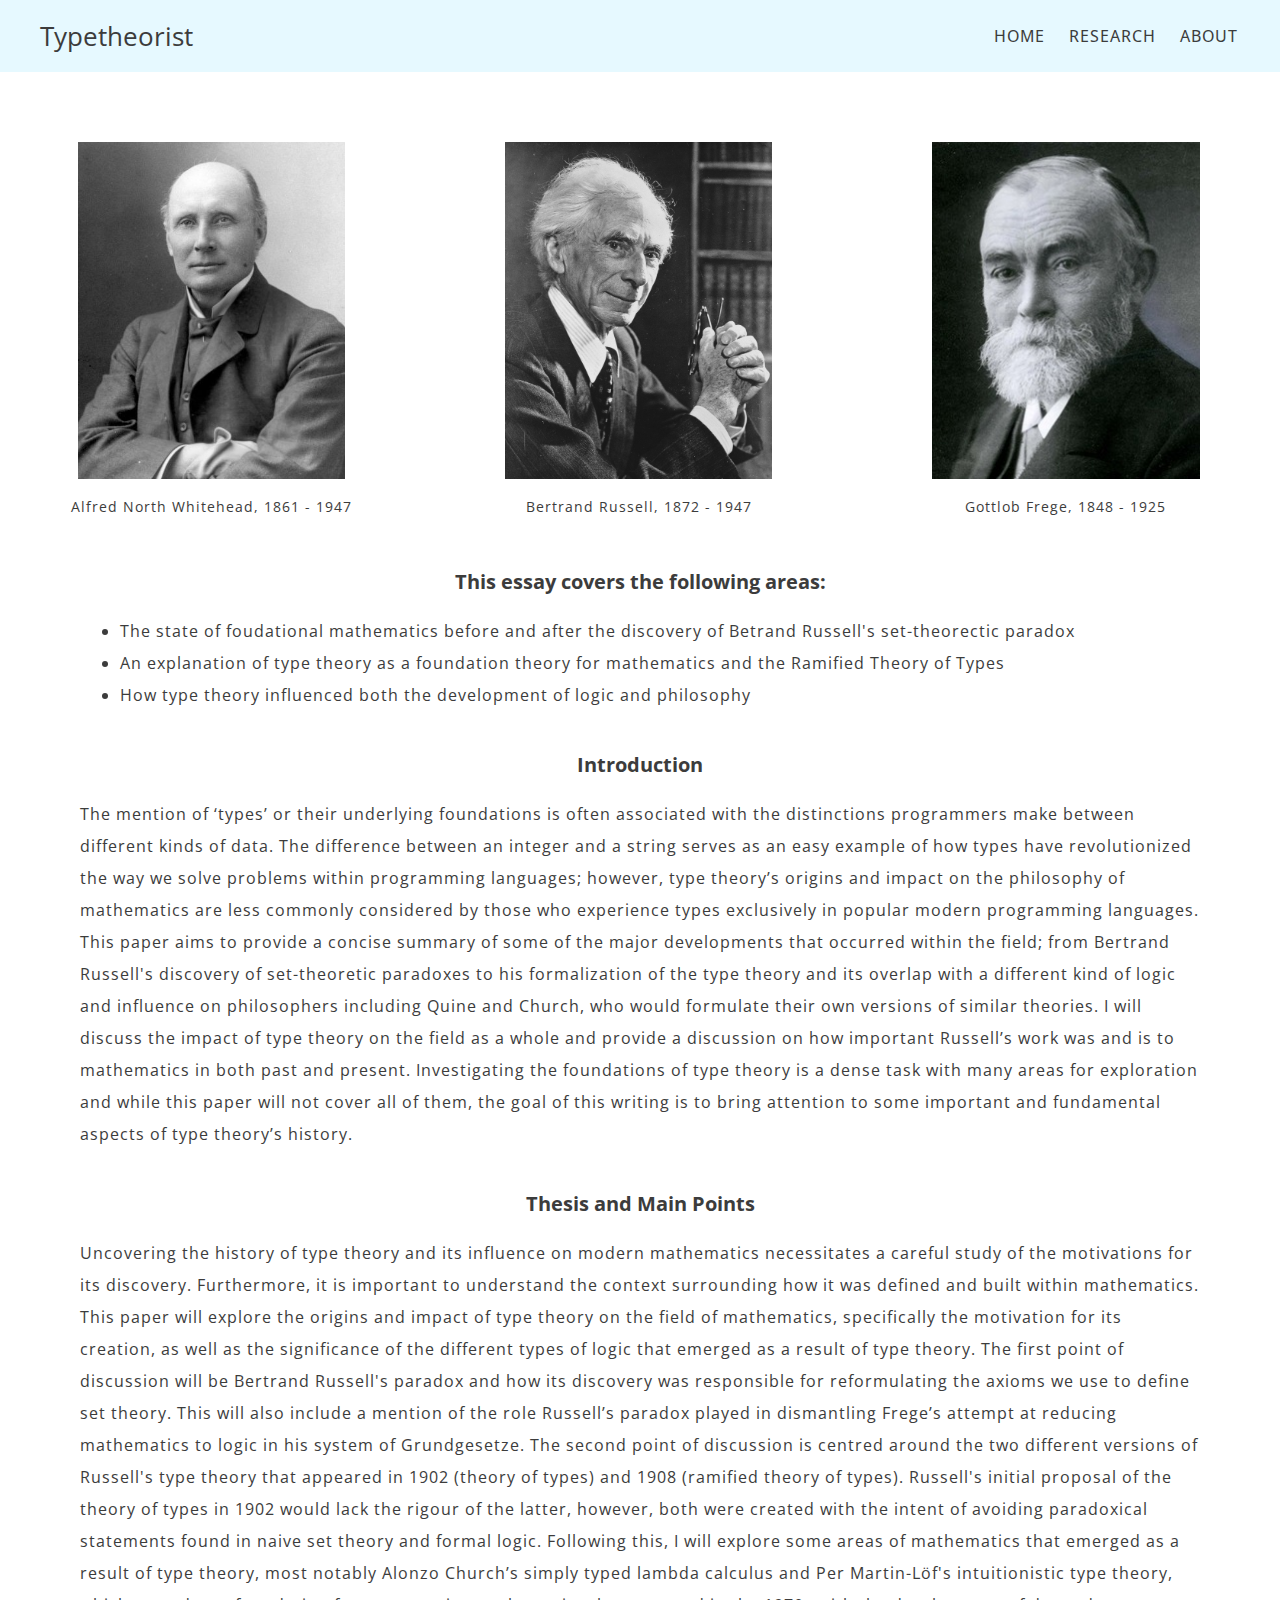
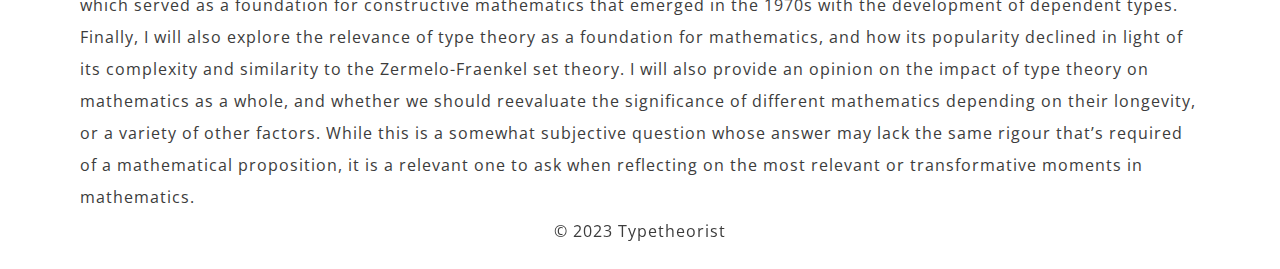
==== index.html @ a07c7042 "Add files via upload" ====
<!DOCTYPE html>
<html lang="en-US">
  <head>
    <meta charset="utf-8" />
    <meta name="viewport" content="width=device-width" />
    <title>Typetheorist</title>
    <link href="styles/styles.css" rel="stylesheet" />
    <link rel="stylesheet" href="//fonts.googleapis.com/css?family=Open+Sans:300,400,600,700&amp;lang=en"/> 
  </head> 
  <body>
    <div id="page-container">
      <div id="content-wrap">
        <nav class="navbar">
          <div class="logo"><a href="index.html">Typetheorist</a></div>
          <a href="#" class="toggle-button">
            <span class="bar"></span>
            <span class="bar"></span>
            <span class="bar"></span>
          </a>
          <div class="navbar-links">
            <ul>
              <li><a href="index.html">Home</a></li>
              <li><a href="pages/research.html">Research</a></li>
              <li><a href="pages/about.html">About</a></li>
            </ul>
          </div>
        </nav>
        <div class="flex-container">
          <div class="item">
            <img src="images/alfred_whitehead.jpeg" alt="Image of Alfred North-Whitehead"
            width="267.3216"
            height="337.207104"/>
            <span class="caption">Alfred North Whitehead, 1861 - 1947</span>
          </div>

          <div class="item">
            <img src="images/bertrand_russell.jpeg" alt="Image of Betrand Russell" 
            width="267.3216"
            height="337.207104"/>
            <span class="caption">Bertrand Russell, 1872 - 1947</span>
          </div>
          
          <div class="item">
            <img src="images/gottlob_frege.jpg" alt="Image of Gottlob Frege" 
            width="267.3216"
          height="337.207104"/>
          <span class="caption">Gottlob Frege, 1848 - 1925</span>
        </div>
      </div>
      <section class="essay">
        <h2>This essay covers the following areas:</h2>
        <ul class="topics">
          <li>The state of foudational mathematics before and after the discovery of Betrand Russell's set-theorectic paradox</li>
          <li>An explanation of type theory as a foundation theory for mathematics and the Ramified Theory of Types</li>
          <li>How type theory influenced both the development of logic and philosophy</li>
        </ul>
        <h3 class="essay_parts">Introduction</h3>
          <p>The mention of ‘types’ or their underlying foundations is often associated with the distinctions programmers make between different kinds of data. The difference between an integer and a string serves as an easy example of how types have revolutionized the way we solve problems within programming languages; however, type theory’s origins and impact on the philosophy of mathematics are less commonly considered by those who experience types exclusively in popular modern programming languages. This paper aims to provide a concise summary of some of the major developments that occurred within the field; from Bertrand Russell's discovery of set-theoretic paradoxes to his formalization of the type theory and its overlap with a different kind of logic and influence on philosophers including Quine and Church, who would formulate their own versions of similar theories. I will discuss the impact of type theory on the field as a whole and provide a discussion on how important Russell’s work was and is to mathematics in both past and present. Investigating the foundations of type theory is a dense task with many areas for exploration and while this paper will not cover all of them, the goal of this writing is to bring attention to some important and fundamental aspects of type theory’s history.</p>
        <h3 class="essay_parts">Thesis and Main Points</h3>
           <p>Uncovering the history of type theory and its influence on modern mathematics necessitates a careful study of the motivations for its discovery. Furthermore, it is important to understand the context surrounding how it was defined and built within mathematics. This paper will explore the origins and impact of type theory on the field of mathematics, specifically the motivation for its creation, as well as the significance of the different types of logic that emerged as a result of type theory. The first point of discussion will be Bertrand Russell's paradox and how its discovery was responsible for reformulating the axioms we use to define set theory. This will also include a mention of the role Russell’s paradox played in dismantling Frege’s attempt at reducing mathematics to logic in his system of Grundgesetze. The second point of discussion is centred around the two different versions of Russell's type theory that appeared in 1902 (theory of types) and 1908 (ramified theory of types). Russell's initial proposal of the theory of types in 1902 would lack the rigour of the latter, however, both were created with the intent of avoiding paradoxical statements found in naive set theory and formal logic. Following this, I will explore some areas of mathematics that emerged as a result of type theory, most notably Alonzo Church’s simply typed lambda calculus and Per Martin-Löf's intuitionistic type theory, which served as a foundation for constructive mathematics that emerged in the 1970s with the development of dependent types. Finally, I will also explore the relevance of type theory as a foundation for mathematics, and how its popularity declined in light of its complexity and similarity to the Zermelo-Fraenkel set theory. I will also provide an opinion on the impact of type theory on mathematics as a whole, and whether we should reevaluate the significance of different mathematics depending on their longevity, or a variety of other factors. While this is a somewhat subjective question whose answer may lack the same rigour that’s required of a mathematical proposition, it is a relevant one to ask when reflecting on the most relevant or transformative moments in mathematics.</p>
      </section>
      </div>
      <footer id="footer">
        <p>© 2023 Typetheorist</p>
      </footer>
    </div>
    <div id="container">
      <div class="spacer"></div>
    </div>
    <script src="scripts/main.js"></script>
  </body>
</html>
---- styles/styles.css ----
/* general stypes */
html {
  background-color: white;
  font-family: "Open Sans", sans-serif;
  font-weight: 400;
  color:rgb(60, 60, 60)
}

/* end of general gtyles */

/* custom properties */
:root {
  --background: #E6F9FF;
}

/* navbar */
* {
  box-sizing: border-box;
}

.navbar {
  display: flex;
  justify-content: space-between;
  align-items: center;
  background-color: var(--background);
  top: 0px;
  position: sticky;
}


.logo a {
  color: rgb(60, 60, 60);
  font-size: 1.6rem;
  list-style: none;
  text-decoration: none;
  padding: 0;
  margin-left: 40px;
}

navbar-links {
  height: 100%;
}

.navbar-links ul {
  padding: 0;
  margin-right: 30px;
  display: flex;
}

.navbar-links li {
  list-style: none;
}

.navbar-links li a {
  display: block;
  text-decoration: none;
  color: rgb(60, 60, 60);
  font-size: 1rem;
  font-weight: 450;
  padding: 0 12px 0 12px;
  text-transform: uppercase;
}

nav li a:hover  {
  color: black;
}

.toggle-button {
  position: absolute;
  top: 0.75rem;
  right: 1rem;
  display: none;
  flex-direction: column;
  justify-content: space-between;
  width: 30px;
  height: 21px;
}

.toggle-button .bar {
  height: 3px;
  width: 100%;
  background-color: rgb(60, 60, 60);
  border-radius: 10px;
}


@media (max-width: 800px) {
  .navbar {
      flex-direction: column;
      align-items: flex-start;
  }

  .toggle-button {
      display: flex;
  }

  .navbar-links {
      display: none;
      width: 100%;
  }

  .navbar-links ul {
      width: 100%;
      flex-direction: column;
  }

  .navbar-links ul li {
      text-align: center;
  }

  .navbar-links ul li a {
      padding: .5rem 1rem;
  }

  .navbar-links.active {
      display: flex;
  }
}
/* end of navbar */

/* body text */
h2 {
  font-size: 20px;
  text-align: center;
  padding-top: 20px;
}

p, 
li {
  font-size: 16px;
  line-height: 2; 
  letter-spacing: 1px;
}
body {
  width: auto;
  margin: 0;
  font-size: 20px;
}

.essay_parts {
  font-size: 20px;
  text-align: center;
  padding: 20px 0 0 0;
}

.essay{
  padding-right: 80px;
  padding-left: 80px;
}

.welcome {
  text-align: center;
}

/* image gallery */
div.item {
  vertical-align: top;
  display: inline-block;
  text-align: center;
  width: 33%;
  padding-top: 70px;
}

.caption {
  display: block;
  font-size: 14px;
  line-height: 2; 
  letter-spacing: 1px;
  padding-top: 8px;
}

section {
  margin: 0 auto;
  padding: 10px
}
/* end of image gallery */
/* end of body text */

/* Footer */

#page-container {
  position: relative;
  min-height: 100vh;
}

#content-wrap {
  padding-bottom: 0;    /* Footer height */
}

#footer {
  position: absolute;
  bottom: 0;
  width: 100%;
  height: 2.5rem;
  text-align: center;         /* Footer height */
}

.spacer {
  height: 20px;
  padding: 15px;
  background: transparent;
}

/* end of footer */
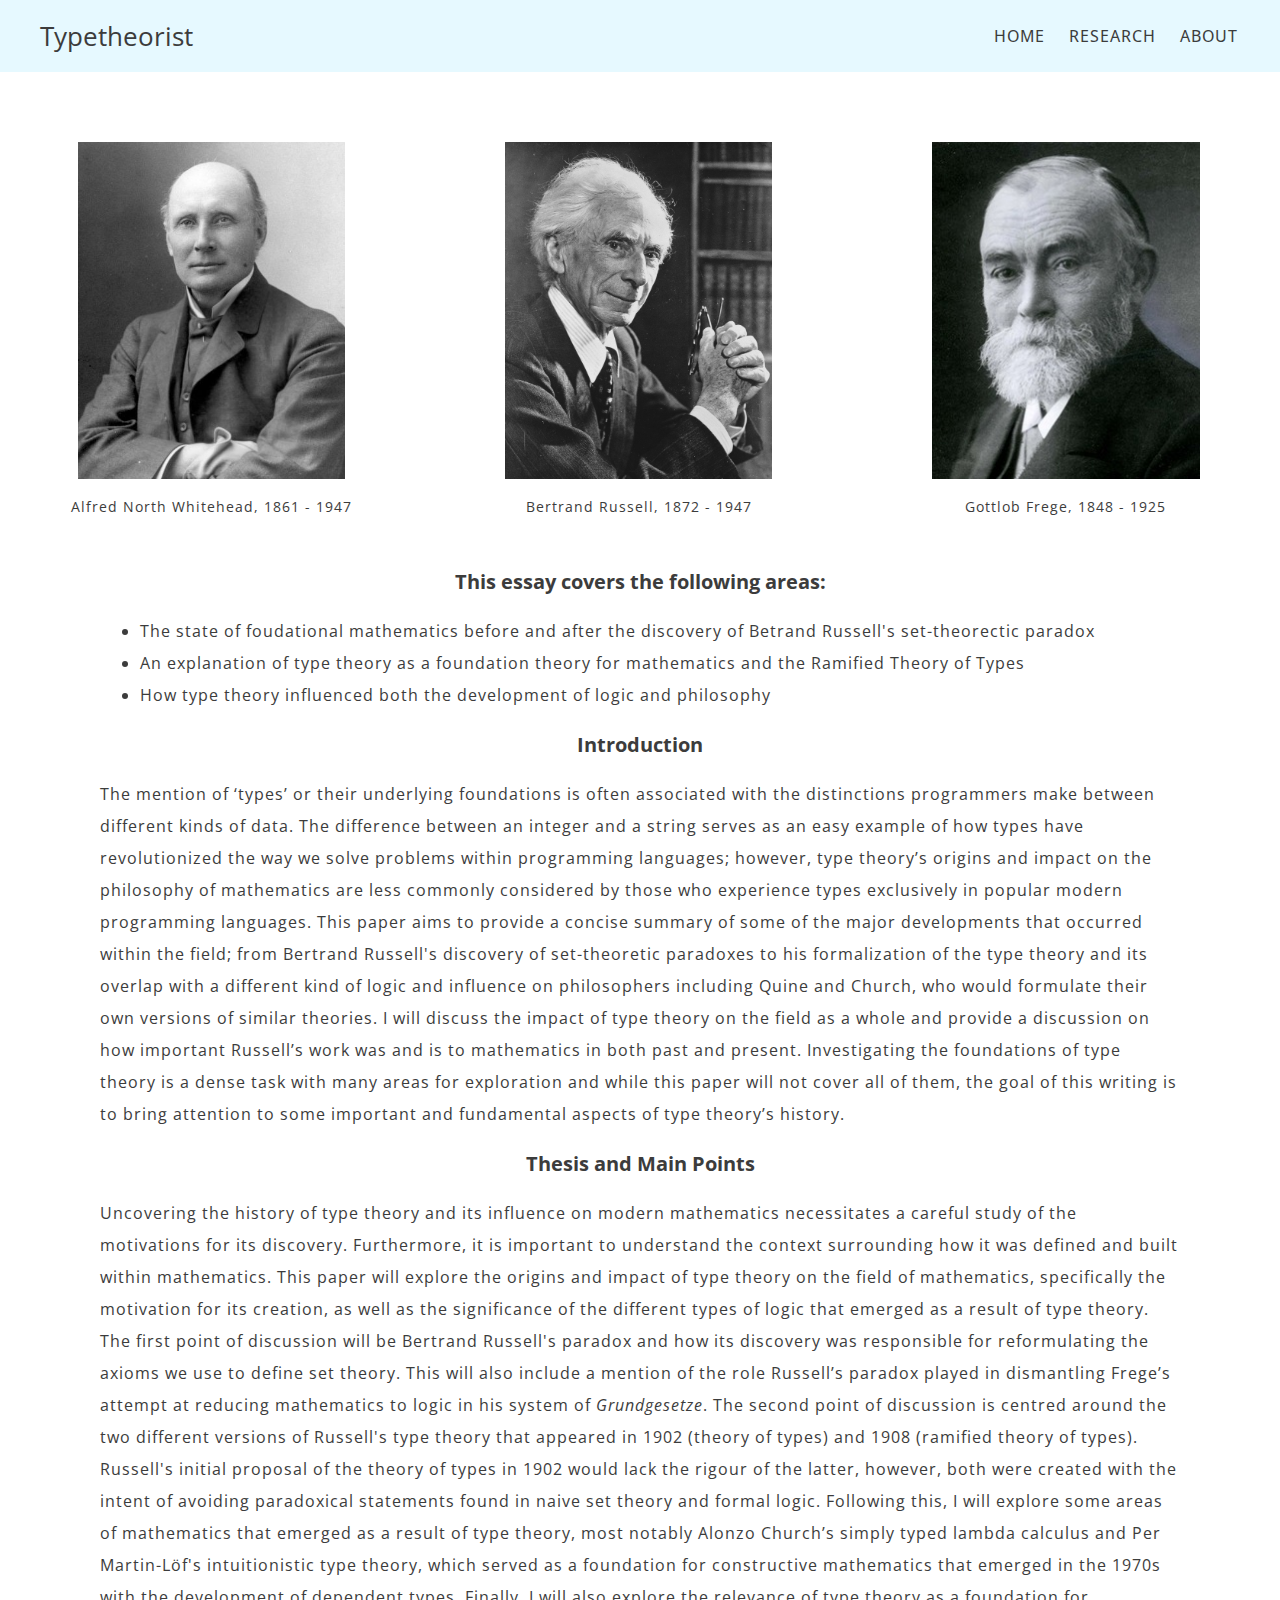
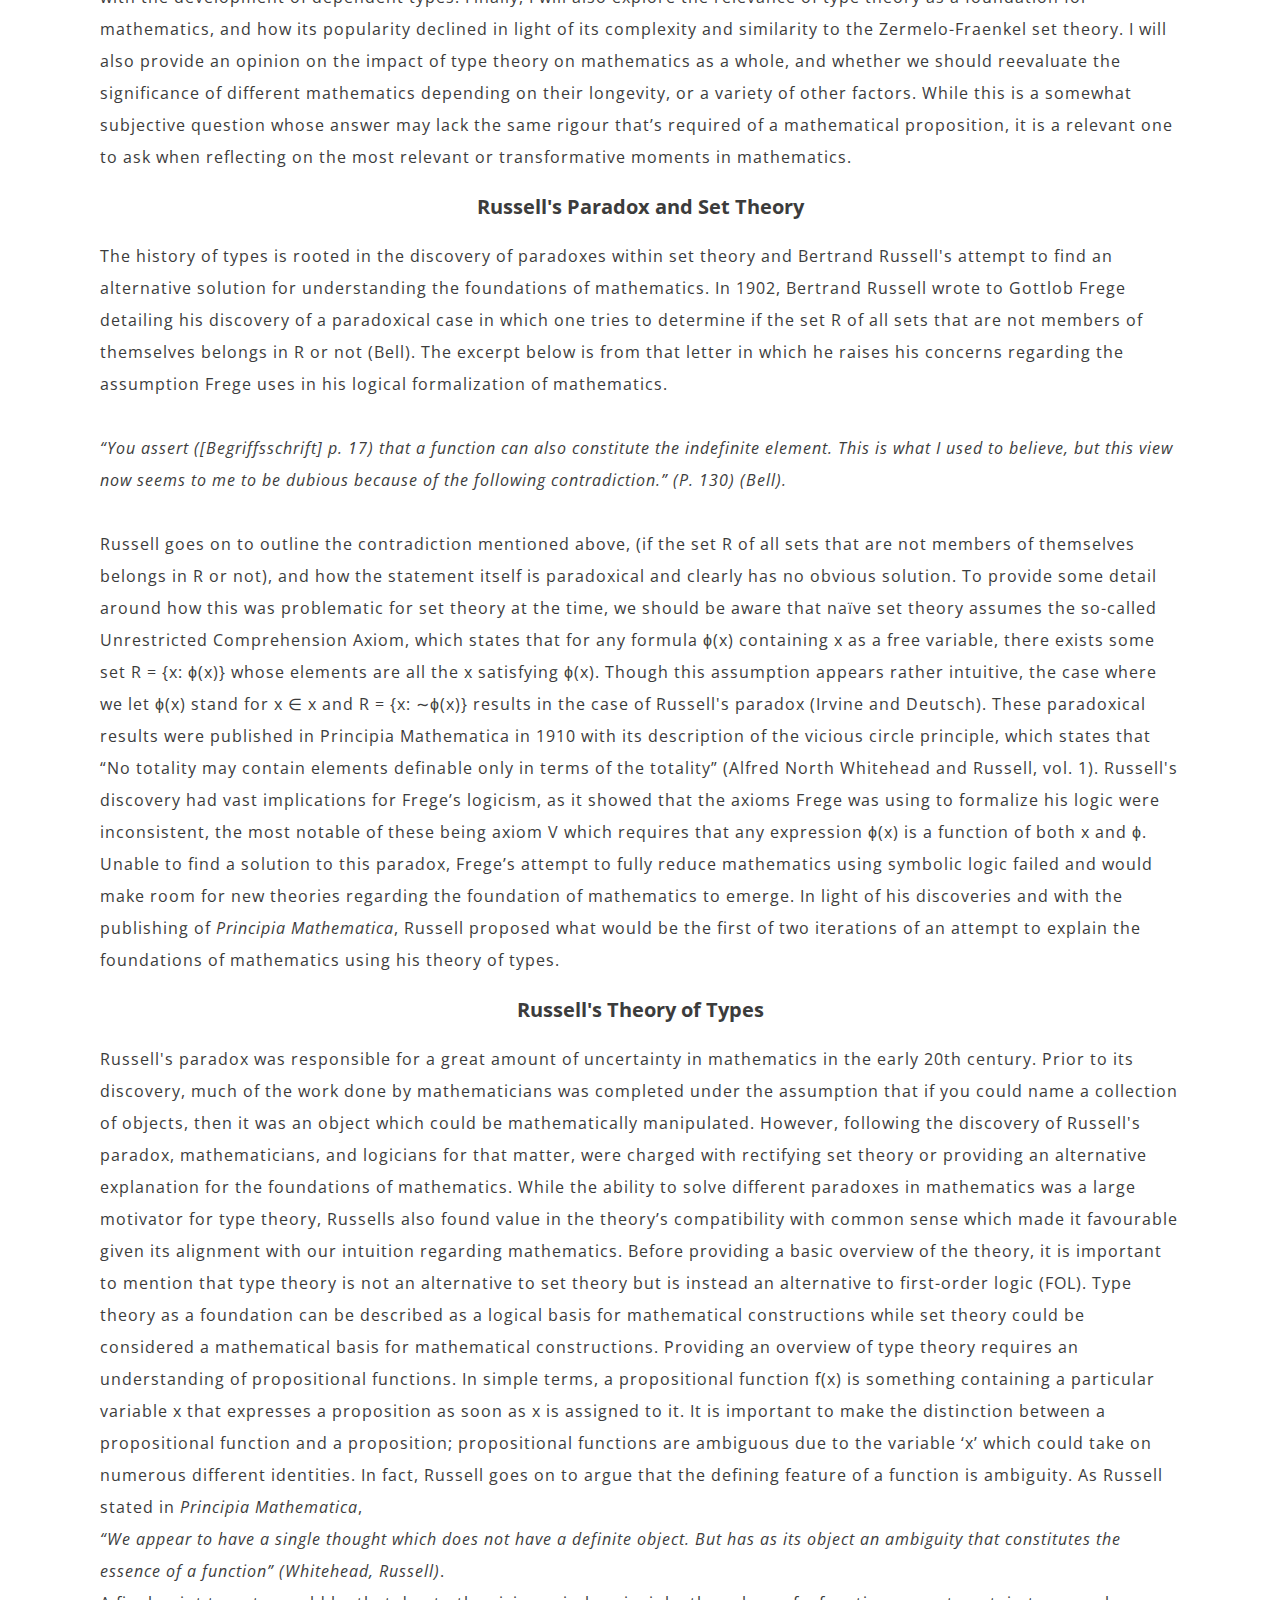
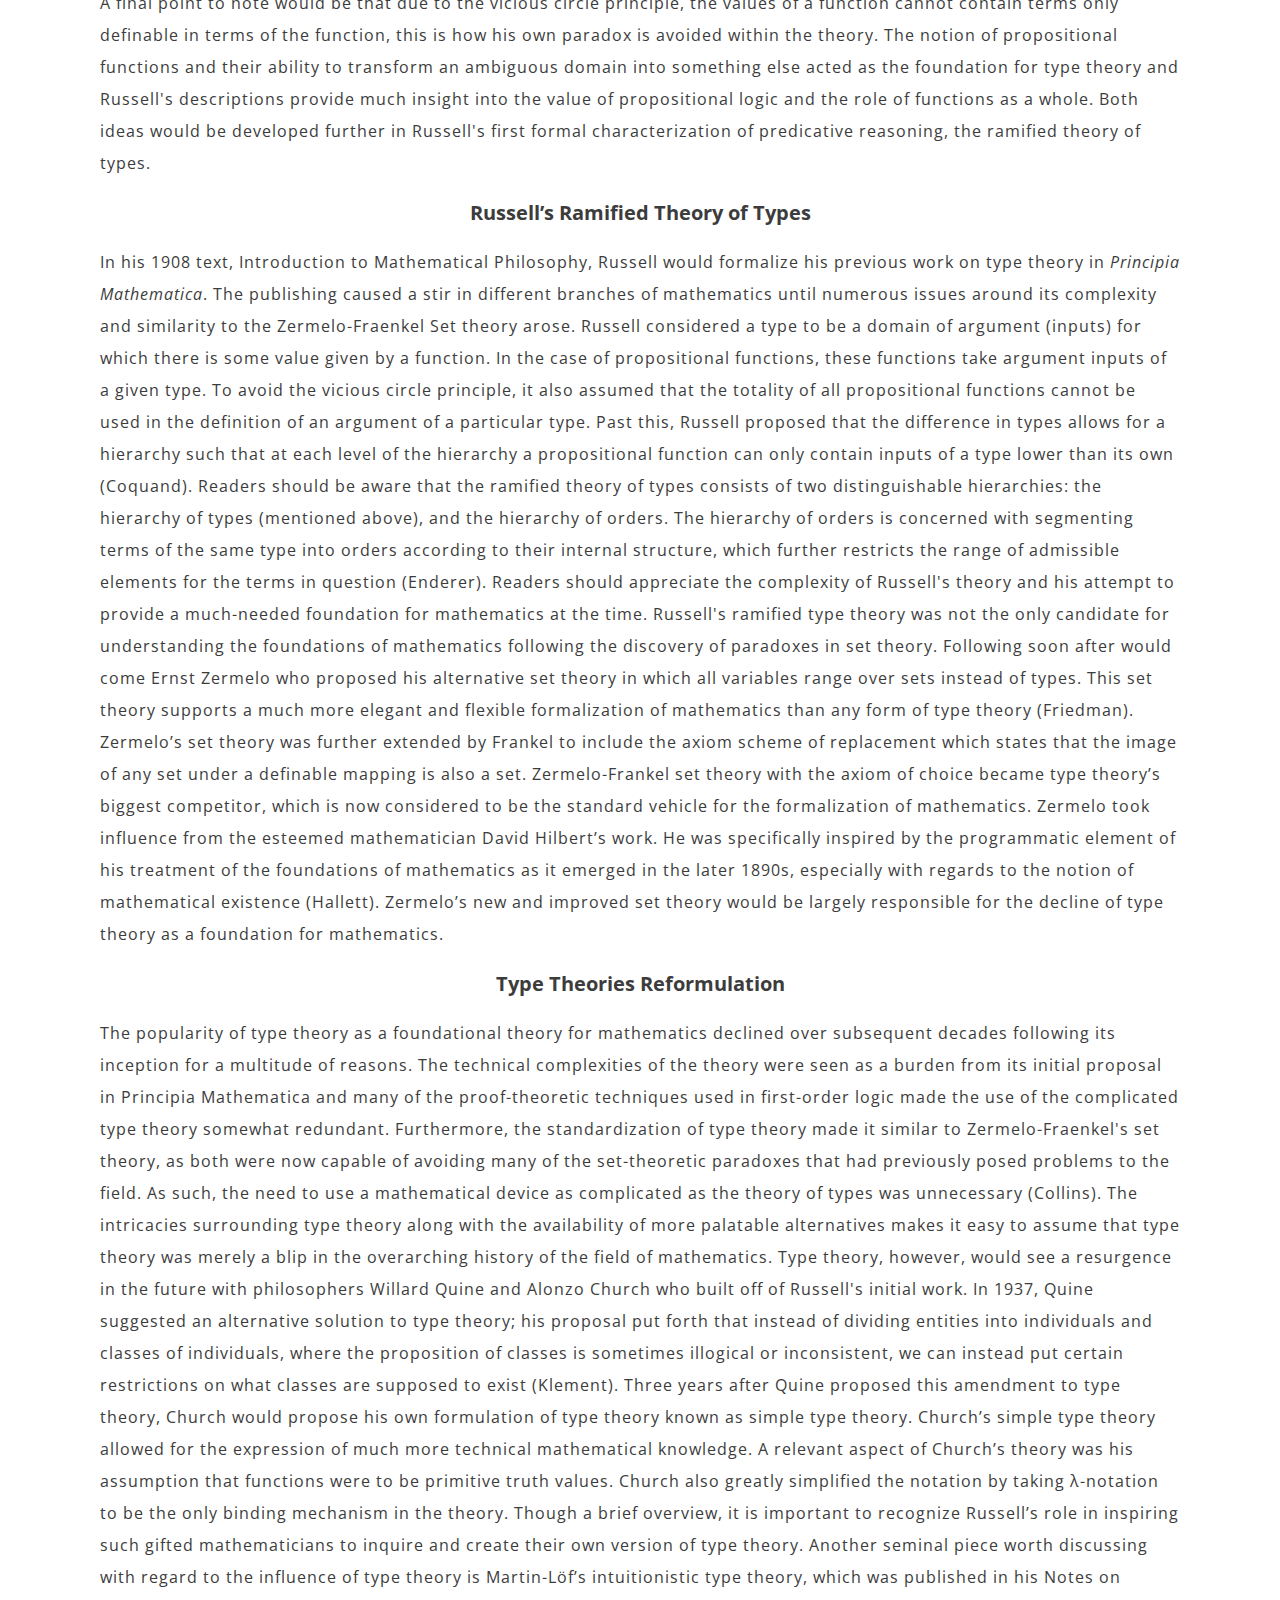
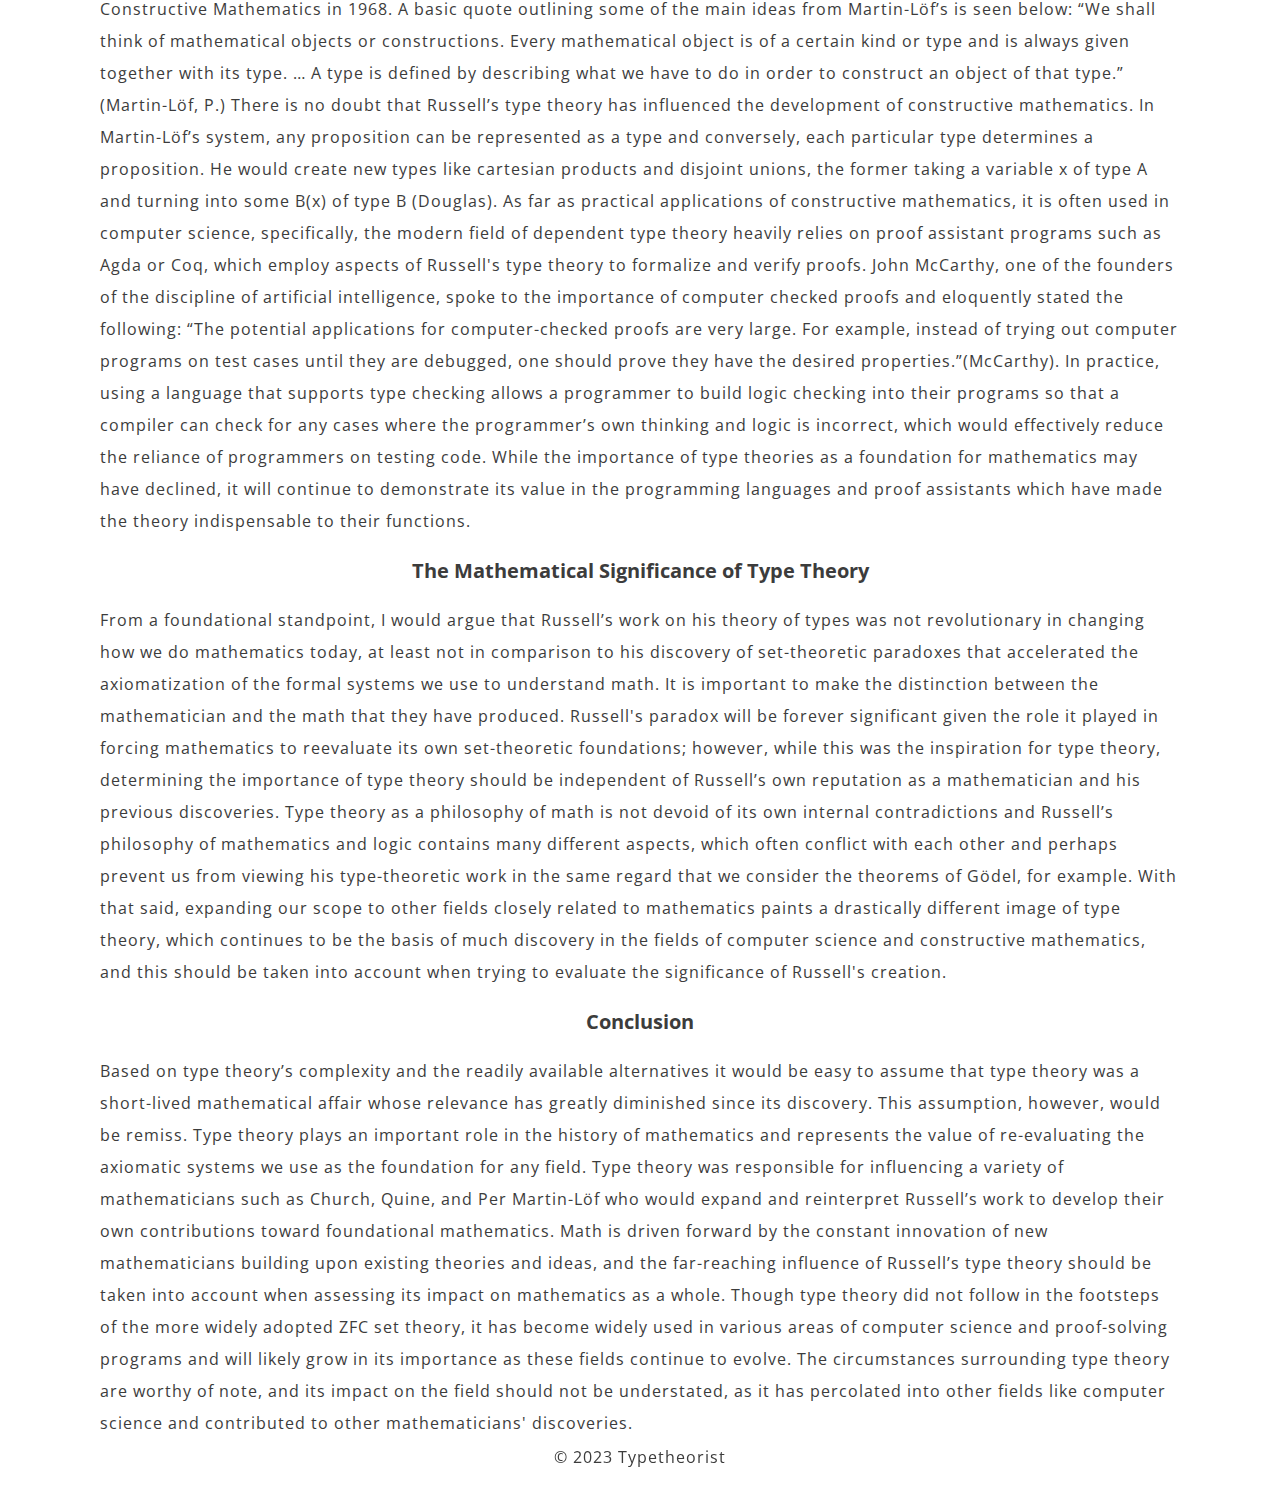
==== commit d329fdc1: "feat: update essay" ====
--- a/index.html
+++ b/index.html
@@ -57,7 +57,29 @@
         <h3 class="essay_parts">Introduction</h3>
           <p>The mention of ‘types’ or their underlying foundations is often associated with the distinctions programmers make between different kinds of data. The difference between an integer and a string serves as an easy example of how types have revolutionized the way we solve problems within programming languages; however, type theory’s origins and impact on the philosophy of mathematics are less commonly considered by those who experience types exclusively in popular modern programming languages. This paper aims to provide a concise summary of some of the major developments that occurred within the field; from Bertrand Russell's discovery of set-theoretic paradoxes to his formalization of the type theory and its overlap with a different kind of logic and influence on philosophers including Quine and Church, who would formulate their own versions of similar theories. I will discuss the impact of type theory on the field as a whole and provide a discussion on how important Russell’s work was and is to mathematics in both past and present. Investigating the foundations of type theory is a dense task with many areas for exploration and while this paper will not cover all of them, the goal of this writing is to bring attention to some important and fundamental aspects of type theory’s history.</p>
         <h3 class="essay_parts">Thesis and Main Points</h3>
-           <p>Uncovering the history of type theory and its influence on modern mathematics necessitates a careful study of the motivations for its discovery. Furthermore, it is important to understand the context surrounding how it was defined and built within mathematics. This paper will explore the origins and impact of type theory on the field of mathematics, specifically the motivation for its creation, as well as the significance of the different types of logic that emerged as a result of type theory. The first point of discussion will be Bertrand Russell's paradox and how its discovery was responsible for reformulating the axioms we use to define set theory. This will also include a mention of the role Russell’s paradox played in dismantling Frege’s attempt at reducing mathematics to logic in his system of Grundgesetze. The second point of discussion is centred around the two different versions of Russell's type theory that appeared in 1902 (theory of types) and 1908 (ramified theory of types). Russell's initial proposal of the theory of types in 1902 would lack the rigour of the latter, however, both were created with the intent of avoiding paradoxical statements found in naive set theory and formal logic. Following this, I will explore some areas of mathematics that emerged as a result of type theory, most notably Alonzo Church’s simply typed lambda calculus and Per Martin-Löf's intuitionistic type theory, which served as a foundation for constructive mathematics that emerged in the 1970s with the development of dependent types. Finally, I will also explore the relevance of type theory as a foundation for mathematics, and how its popularity declined in light of its complexity and similarity to the Zermelo-Fraenkel set theory. I will also provide an opinion on the impact of type theory on mathematics as a whole, and whether we should reevaluate the significance of different mathematics depending on their longevity, or a variety of other factors. While this is a somewhat subjective question whose answer may lack the same rigour that’s required of a mathematical proposition, it is a relevant one to ask when reflecting on the most relevant or transformative moments in mathematics.</p>
+           <p>Uncovering the history of type theory and its influence on modern mathematics necessitates a careful study of the motivations for its discovery. Furthermore, it is important to understand the context surrounding how it was defined and built within mathematics. This paper will explore the origins and impact of type theory on the field of mathematics, specifically the motivation for its creation, as well as the significance of the different types of logic that emerged as a result of type theory. The first point of discussion will be Bertrand Russell's paradox and how its discovery was responsible for reformulating the axioms we use to define set theory. This will also include a mention of the role Russell’s paradox played in dismantling Frege’s attempt at reducing mathematics to logic in his system of <em>Grundgesetze</em>. The second point of discussion is centred around the two different versions of Russell's type theory that appeared in 1902 (theory of types) and 1908 (ramified theory of types). Russell's initial proposal of the theory of types in 1902 would lack the rigour of the latter, however, both were created with the intent of avoiding paradoxical statements found in naive set theory and formal logic. Following this, I will explore some areas of mathematics that emerged as a result of type theory, most notably Alonzo Church’s simply typed lambda calculus and Per Martin-Löf's intuitionistic type theory, which served as a foundation for constructive mathematics that emerged in the 1970s with the development of dependent types. Finally, I will also explore the relevance of type theory as a foundation for mathematics, and how its popularity declined in light of its complexity and similarity to the Zermelo-Fraenkel set theory. I will also provide an opinion on the impact of type theory on mathematics as a whole, and whether we should reevaluate the significance of different mathematics depending on their longevity, or a variety of other factors. While this is a somewhat subjective question whose answer may lack the same rigour that’s required of a mathematical proposition, it is a relevant one to ask when reflecting on the most relevant or transformative moments in mathematics.</p>
+        <h3 class="essay_parts">Russell's Paradox and Set Theory</h3>
+          <p>The history of types is rooted in the discovery of paradoxes within set theory and Bertrand Russell's attempt to find an alternative solution for understanding the foundations of mathematics. In 1902, Bertrand Russell wrote to Gottlob Frege detailing his discovery of a paradoxical case in which one tries to determine if the set R of all sets that are not members of themselves belongs in R or not (Bell). The excerpt below is from that letter in which he raises his concerns regarding the assumption Frege uses in his logical formalization of mathematics.
+            <br><br><em>“You assert ([Begriffsschrift] p. 17) that a function can also constitute the indefinite element. This is what I used to believe, but this view now seems to me to be dubious because of the following contradiction.” (P. 130) (Bell).</em><br><br>
+            Russell goes on to outline the contradiction mentioned above, (if the set R of all sets that are not members of themselves belongs in R or not), and how the statement itself is paradoxical and clearly has no obvious solution. To provide some detail around how this was problematic for set theory at the time, we should be aware that naïve set theory assumes the so-called Unrestricted Comprehension Axiom, which states that for any formula ϕ(x) containing x as a free variable, there exists some set R = {x: ϕ(x)} whose elements are all the x satisfying ϕ(x). Though this assumption appears rather intuitive, the case where we let ϕ(x) stand for x ∈ x and R = {x: ∼ϕ(x)} results in the case of Russell's paradox (Irvine and Deutsch). These paradoxical results were published in Principia Mathematica in 1910 with its description of the vicious circle principle, which states that “No totality may contain elements definable only in terms of the totality” (Alfred North Whitehead and Russell, 
+            vol. 1). Russell's discovery had vast implications for Frege’s logicism, as it showed that the axioms Frege was using to formalize his logic were inconsistent, the most notable of these being axiom V which ​​requires that any expression ϕ(x) is a function of both x and ϕ. Unable to find a solution to this paradox, Frege’s attempt to fully reduce mathematics using symbolic logic failed and would make room for new theories regarding the foundation of mathematics to emerge. In light of his discoveries and with the publishing of <em>Principia Mathematica</em>, Russell proposed what would be the first of two iterations of an attempt to explain the foundations of mathematics using his theory of types. </p>
+        <h3 class="essay_parts">Russell's Theory of Types</h3>
+          <p>	Russell's paradox was responsible for a great amount of uncertainty in mathematics in the early 20th century. Prior to its discovery, much of the work done by mathematicians was completed under the assumption that if you could name a collection of objects, then it was an object which could be mathematically manipulated. However, following the discovery of Russell's paradox, mathematicians, and logicians for that matter, were charged with rectifying set theory or providing an alternative explanation for the foundations of mathematics. While the ability to solve different paradoxes in mathematics was a large motivator for type theory, Russells also found value in the theory’s compatibility with common sense which made it favourable given its alignment with our intuition regarding mathematics. 
+            Before providing a basic overview of the theory, it is important to mention that type theory is not an alternative to set theory but is instead an alternative to first-order logic (FOL). Type theory as a foundation can be described as a logical basis for mathematical constructions while set theory could be considered a mathematical basis for mathematical constructions. Providing an overview of type theory requires an understanding of propositional functions. In simple terms, a propositional function f(x) is something containing a particular variable x that expresses a proposition as soon as x is assigned to it. It is important to make the distinction between a propositional function and a proposition; propositional functions are ambiguous due to the variable ‘x’ which could take on numerous different identities. In fact, Russell goes on to argue that the defining feature of a function is ambiguity. As Russell stated in <em>Principia Mathematica</em>, <br><em>“We appear to have a single thought which does not have a definite object. But has as its object an ambiguity that constitutes the essence of a function” (Whitehead, Russell)</em>.<br>A final point to note would be that due to the vicious circle principle, the values of a function cannot contain terms only definable in terms of the function, this is how his own paradox is avoided within the theory. The notion of propositional functions and their ability to transform an ambiguous domain into something else acted as the foundation for type theory and Russell's descriptions provide much insight into the value of propositional logic and the role of functions as a whole. Both ideas would be developed further in Russell's first formal characterization of predicative reasoning, the   ramified theory of types.</p>
+        <h3 class="essay_parts">Russell’s Ramified Theory of Types</h3>
+          <p>In his 1908 text, Introduction to Mathematical Philosophy, Russell would formalize his previous work on type theory in <em>Principia Mathematica</em>. The publishing caused a stir in different branches of mathematics until numerous issues around its complexity and similarity to the Zermelo-Fraenkel Set theory arose. Russell considered a type to be a domain of argument (inputs) for which there is some value given by a function. In the case of propositional functions, these functions take argument inputs of a given type. To avoid the vicious circle principle, it also assumed that the totality of all propositional functions cannot be used in the definition of an argument of a particular type. Past this, Russell proposed that the difference in types allows for a hierarchy such that at each level of the hierarchy a propositional function can only contain inputs of a type lower than its own (Coquand). Readers should be aware that the ramified theory of types consists of two distinguishable hierarchies: the hierarchy of types (mentioned above), and the hierarchy of orders. The hierarchy of orders is concerned with segmenting terms of the same type into orders according to their internal structure, which further restricts the range of admissible elements for the terms in question (Enderer). Readers should appreciate the complexity of Russell's theory and his attempt to provide a much-needed foundation for mathematics at the time.
+            Russell's ramified type theory was not the only candidate for understanding the foundations of mathematics following the discovery of paradoxes in set theory. Following soon after would come Ernst Zermelo who proposed his alternative set theory in which all variables range over sets instead of types. This set theory supports a much more elegant and flexible formalization of mathematics than any form of type theory (Friedman). Zermelo’s set theory was further extended by Frankel to include the axiom scheme of replacement which  states that the image of any set under a definable mapping is also a set. Zermelo-Frankel set theory with the axiom of choice became type theory’s biggest competitor, which is now considered to be the standard vehicle for the formalization of mathematics. Zermelo took influence from the esteemed mathematician David Hilbert’s work. He was specifically inspired by the programmatic element of his treatment of the foundations of mathematics as it emerged in the later 1890s, especially with regards to the notion of mathematical existence (Hallett). Zermelo’s new and improved set theory would be largely responsible for the decline of type theory as a foundation for mathematics. </p>
+        <h3 class="essay_parts">Type Theories Reformulation</h3>
+          <p>	The popularity of type theory as a foundational theory for mathematics declined over subsequent decades following its inception for a multitude of reasons. The technical complexities of the theory were seen as a burden from its initial proposal in Principia Mathematica and many of the proof-theoretic techniques used in first-order logic made the use of the complicated type theory somewhat redundant. Furthermore, the standardization of type theory made it similar to Zermelo-Fraenkel's set theory, as both were now capable of avoiding many of the set-theoretic paradoxes that had previously posed problems to the field. As such, the need to use a mathematical device as complicated as the theory of types was unnecessary (Collins). The intricacies surrounding type theory along with the availability of more palatable alternatives makes it easy to assume that type theory was merely a blip in the overarching history of the field of mathematics. Type theory, however, would see a resurgence in the future with philosophers Willard Quine and Alonzo Church who built off of Russell's initial work. In 1937, Quine suggested an alternative solution to type theory; his  proposal put forth that instead of dividing entities into individuals and classes of individuals, where the proposition of classes is sometimes illogical or inconsistent, we can instead put certain restrictions on what classes are supposed to exist (Klement). Three years after Quine proposed this amendment to type theory, Church would propose his own formulation of type theory known as simple type theory. Church’s simple type theory allowed for the expression of much more technical mathematical knowledge. A relevant aspect of Church’s theory was his assumption that functions were to be primitive truth values. Church also greatly simplified the notation by taking λ-notation to be the only binding mechanism in the theory. Though a brief overview, it is important to recognize Russell’s role in inspiring such gifted mathematicians to inquire and create their own version of type theory. 
+            Another seminal piece worth discussing with regard to the influence of type theory is Martin-Löf’s intuitionistic type theory, which was published in his Notes on Constructive Mathematics in 1968. A basic quote outlining some of the main ideas from Martin-Löf’s is seen below:
+            “We shall think of mathematical objects or constructions. Every mathematical object is of a certain kind or type and is always given together with its type. … A type is defined by describing what we have to do in order to construct an object of that type.” (Martin-Löf, P.)
+            There is no doubt that Russell’s type theory has influenced the development of constructive mathematics. In Martin-Löf’s system, any proposition can be represented as a type and conversely, each particular type determines a proposition. He would create new types like cartesian products and disjoint unions, the former taking a variable x of type A and turning into some B(x) of type B (Douglas). As far as practical applications of constructive mathematics, it is often used in computer science, specifically, the modern field of dependent type theory heavily relies on proof assistant programs such as Agda or Coq, which employ aspects of Russell's type theory to formalize and verify proofs. John McCarthy, one of the founders of the discipline of artificial intelligence, spoke to the importance of computer checked proofs and eloquently stated the following:
+            “The potential applications for computer-checked proofs are very large. For example, instead of trying out computer programs on test cases until they are debugged, one should prove they have the desired properties.”(McCarthy). 
+            In practice, using a language that supports type checking allows a programmer to build logic checking into their programs so that a compiler can check for any cases where the programmer’s own thinking and logic is incorrect, which would effectively reduce the reliance of programmers on testing code. While the importance of type theories as a foundation for mathematics may have declined, it will continue to demonstrate its value in the programming languages and proof assistants which have made the theory indispensable to their functions. </p>
+        <h3 class="essay_parts">The Mathematical Significance of Type Theory</h3>
+          <p>From a foundational standpoint, I would argue that Russell’s work on his theory of types was not revolutionary in changing how we do mathematics today, at least not in comparison to his discovery of set-theoretic paradoxes that accelerated the axiomatization of the formal systems we use to understand math. It is important to make the distinction between the mathematician and the math that they have produced. Russell's paradox will be forever significant given the role it played in forcing mathematics to reevaluate its own set-theoretic foundations; however, while this was the inspiration for type theory, determining the importance of type theory should be independent of Russell’s own reputation as a mathematician and his previous discoveries. Type theory as a philosophy of math is not devoid of its own internal contradictions and Russell’s philosophy of mathematics and logic contains many different aspects, which often conflict with each other and perhaps prevent us from viewing his type-theoretic work in the same regard that we consider the theorems of Gödel, for example. With that said, expanding our scope to other fields closely related to mathematics paints a drastically different image of type theory, which continues to be the basis of much discovery in the fields of computer science and constructive mathematics, and this should be taken into account when trying to evaluate the significance of Russell's creation.</p>
+        <h3 class="essay_parts">Conclusion</h3>
+          <p>Based on type theory’s complexity and the readily available alternatives it would be easy to assume that type theory was a short-lived mathematical affair whose relevance has greatly diminished since its discovery. This assumption, however, would be remiss. Type theory plays an important role in the history of mathematics and represents the value of re-evaluating the axiomatic systems we use as the foundation for any field. Type theory was responsible for influencing a variety of mathematicians such as Church, Quine, and Per Martin-Löf who would expand and reinterpret Russell’s work to develop their own contributions toward foundational mathematics. Math is driven forward by the constant innovation of new mathematicians building upon existing theories and ideas, and the far-reaching influence of Russell’s type theory should be taken into account when assessing its impact on mathematics as a whole. Though type theory did not follow in the footsteps of the more widely adopted ZFC set theory, it has become widely used in various areas of computer science and proof-solving programs and will likely grow in its importance as these fields continue to evolve. The circumstances surrounding type theory are worthy of note, and its impact on the field should not be understated, as it has percolated into other fields like computer science and contributed to other mathematicians' discoveries. </p>
       </section>
       </div>
       <footer id="footer">
--- a/styles/styles.css
+++ b/styles/styles.css
@@ -140,12 +140,11 @@
 .essay_parts {
   font-size: 20px;
   text-align: center;
-  padding: 20px 0 0 0;
 }
 
 .essay{
-  padding-right: 80px;
-  padding-left: 80px;
+  padding-right: 100px;
+  padding-left: 100px;
 }
 
 .welcome {
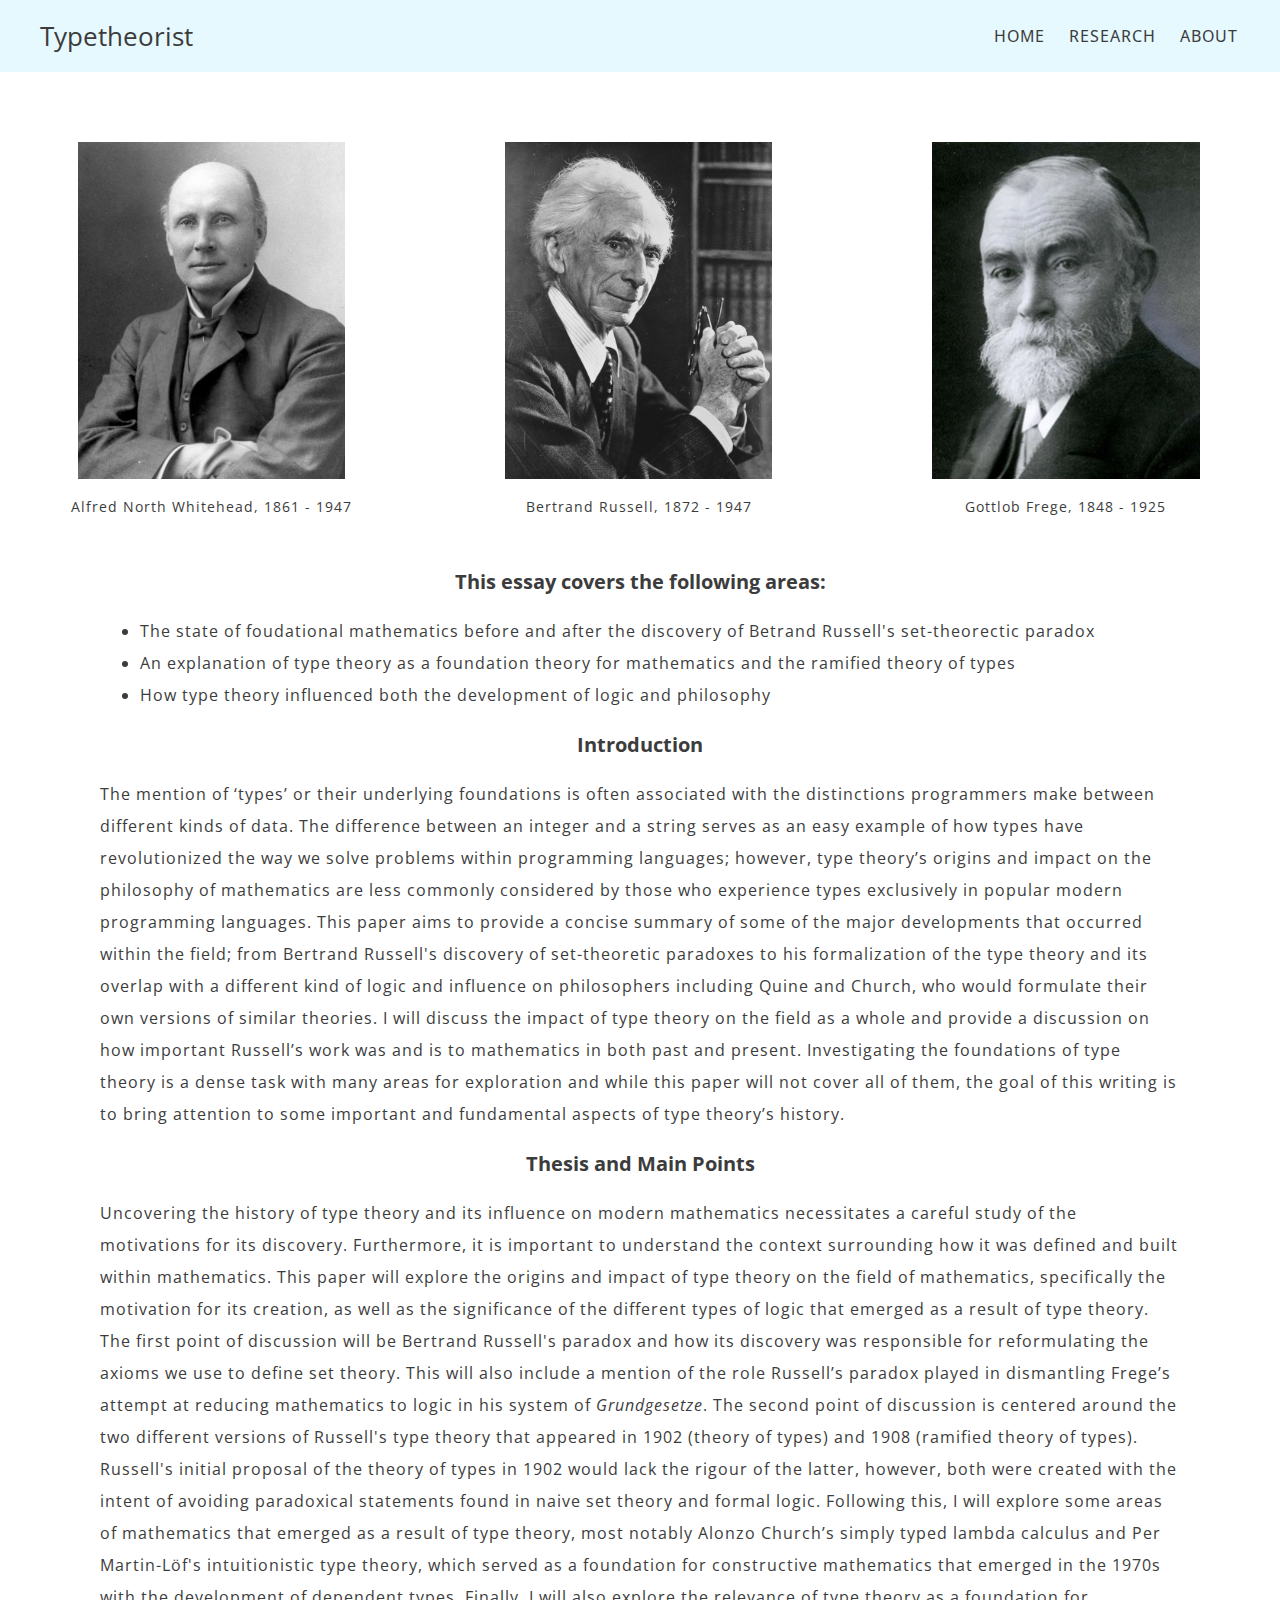
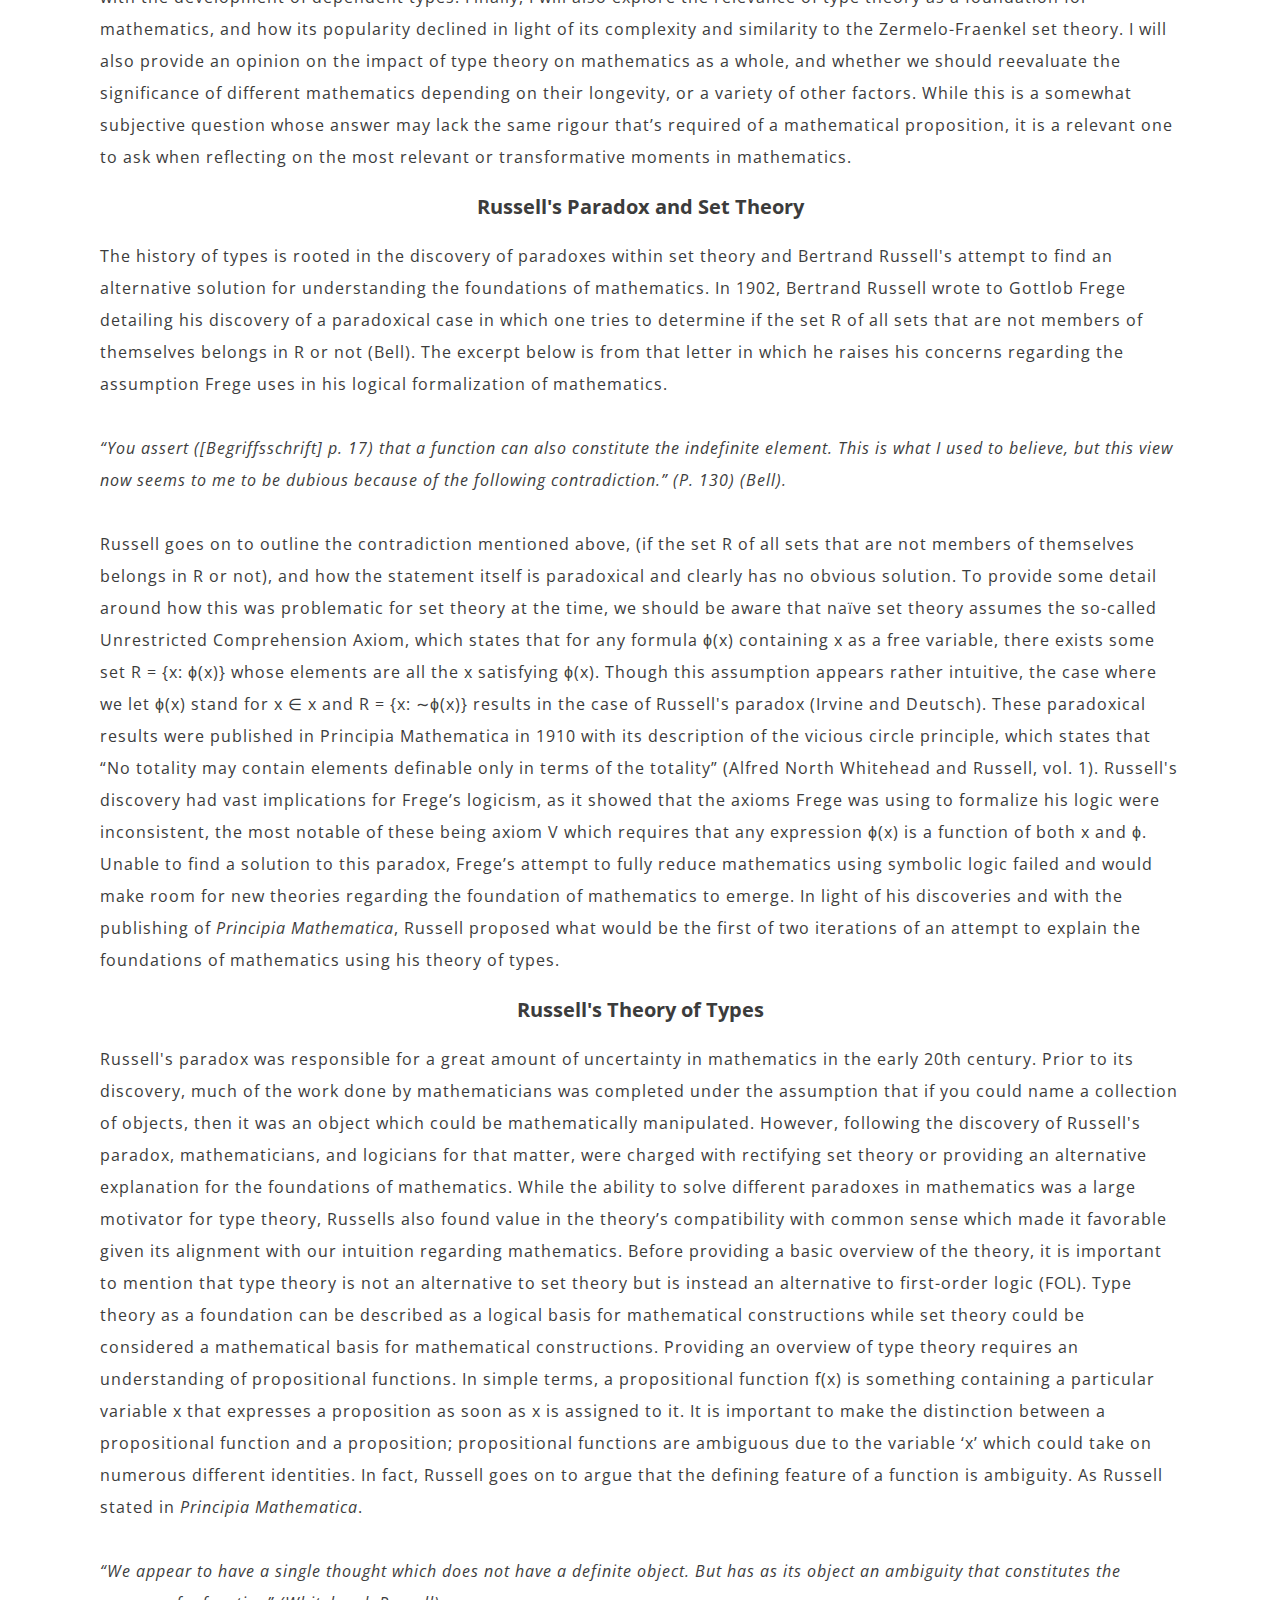
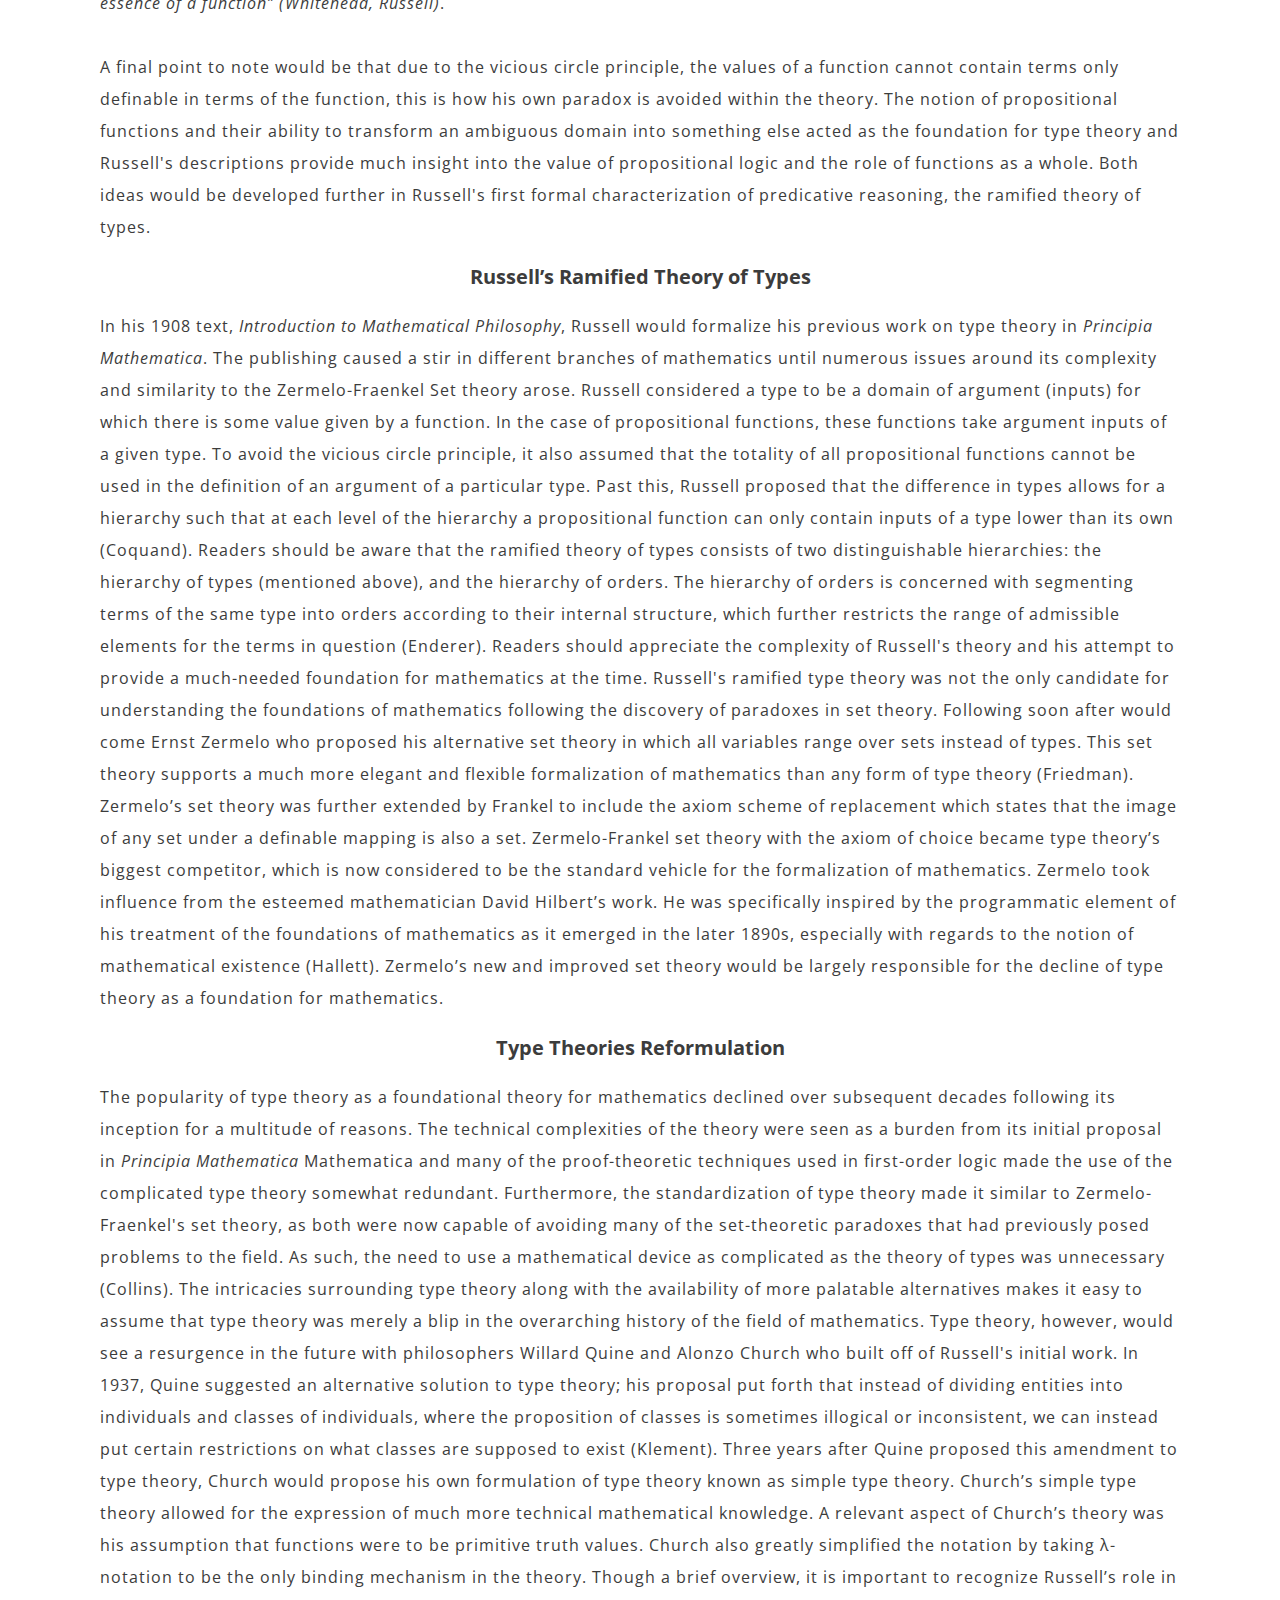
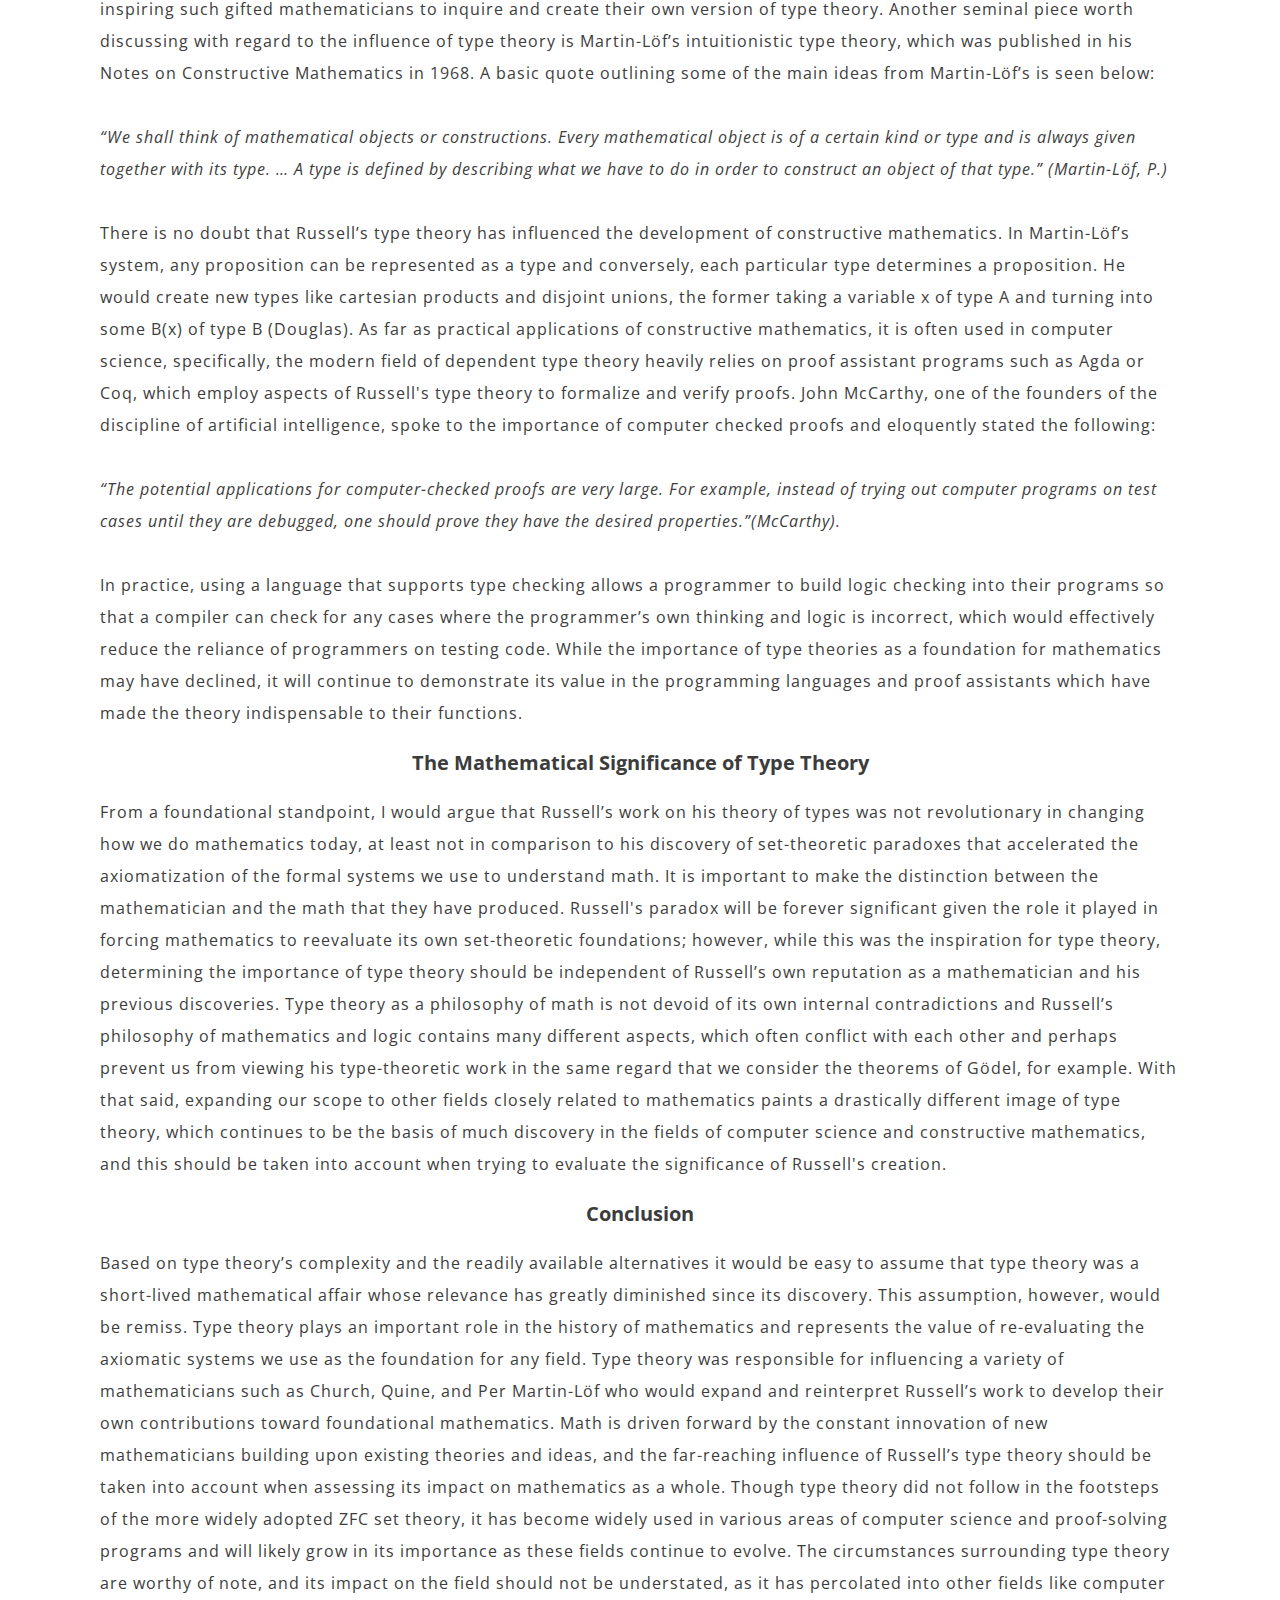
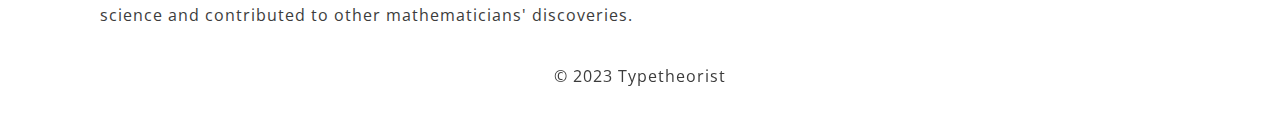
==== commit 8e100bf3: "feat: text formatting" ====
--- a/index.html
+++ b/index.html
@@ -51,35 +51,36 @@
         <h2>This essay covers the following areas:</h2>
         <ul class="topics">
           <li>The state of foudational mathematics before and after the discovery of Betrand Russell's set-theorectic paradox</li>
-          <li>An explanation of type theory as a foundation theory for mathematics and the Ramified Theory of Types</li>
+          <li>An explanation of type theory as a foundation theory for mathematics and the ramified theory of types</li>
           <li>How type theory influenced both the development of logic and philosophy</li>
         </ul>
         <h3 class="essay_parts">Introduction</h3>
           <p>The mention of ‘types’ or their underlying foundations is often associated with the distinctions programmers make between different kinds of data. The difference between an integer and a string serves as an easy example of how types have revolutionized the way we solve problems within programming languages; however, type theory’s origins and impact on the philosophy of mathematics are less commonly considered by those who experience types exclusively in popular modern programming languages. This paper aims to provide a concise summary of some of the major developments that occurred within the field; from Bertrand Russell's discovery of set-theoretic paradoxes to his formalization of the type theory and its overlap with a different kind of logic and influence on philosophers including Quine and Church, who would formulate their own versions of similar theories. I will discuss the impact of type theory on the field as a whole and provide a discussion on how important Russell’s work was and is to mathematics in both past and present. Investigating the foundations of type theory is a dense task with many areas for exploration and while this paper will not cover all of them, the goal of this writing is to bring attention to some important and fundamental aspects of type theory’s history.</p>
         <h3 class="essay_parts">Thesis and Main Points</h3>
-           <p>Uncovering the history of type theory and its influence on modern mathematics necessitates a careful study of the motivations for its discovery. Furthermore, it is important to understand the context surrounding how it was defined and built within mathematics. This paper will explore the origins and impact of type theory on the field of mathematics, specifically the motivation for its creation, as well as the significance of the different types of logic that emerged as a result of type theory. The first point of discussion will be Bertrand Russell's paradox and how its discovery was responsible for reformulating the axioms we use to define set theory. This will also include a mention of the role Russell’s paradox played in dismantling Frege’s attempt at reducing mathematics to logic in his system of <em>Grundgesetze</em>. The second point of discussion is centred around the two different versions of Russell's type theory that appeared in 1902 (theory of types) and 1908 (ramified theory of types). Russell's initial proposal of the theory of types in 1902 would lack the rigour of the latter, however, both were created with the intent of avoiding paradoxical statements found in naive set theory and formal logic. Following this, I will explore some areas of mathematics that emerged as a result of type theory, most notably Alonzo Church’s simply typed lambda calculus and Per Martin-Löf's intuitionistic type theory, which served as a foundation for constructive mathematics that emerged in the 1970s with the development of dependent types. Finally, I will also explore the relevance of type theory as a foundation for mathematics, and how its popularity declined in light of its complexity and similarity to the Zermelo-Fraenkel set theory. I will also provide an opinion on the impact of type theory on mathematics as a whole, and whether we should reevaluate the significance of different mathematics depending on their longevity, or a variety of other factors. While this is a somewhat subjective question whose answer may lack the same rigour that’s required of a mathematical proposition, it is a relevant one to ask when reflecting on the most relevant or transformative moments in mathematics.</p>
+           <p>Uncovering the history of type theory and its influence on modern mathematics necessitates a careful study of the motivations for its discovery. Furthermore, it is important to understand the context surrounding how it was defined and built within mathematics. This paper will explore the origins and impact of type theory on the field of mathematics, specifically the motivation for its creation, as well as the significance of the different types of logic that emerged as a result of type theory. The first point of discussion will be Bertrand Russell's paradox and how its discovery was responsible for reformulating the axioms we use to define set theory. This will also include a mention of the role Russell’s paradox played in dismantling Frege’s attempt at reducing mathematics to logic in his system of <em>Grundgesetze</em>. The second point of discussion is centered around the two different versions of Russell's type theory that appeared in 1902 (theory of types) and 1908 (ramified theory of types). Russell's initial proposal of the theory of types in 1902 would lack the rigour of the latter, however, both were created with the intent of avoiding paradoxical statements found in naive set theory and formal logic. Following this, I will explore some areas of mathematics that emerged as a result of type theory, most notably Alonzo Church’s simply typed lambda calculus and Per Martin-Löf's intuitionistic type theory, which served as a foundation for constructive mathematics that emerged in the 1970s with the development of dependent types. Finally, I will also explore the relevance of type theory as a foundation for mathematics, and how its popularity declined in light of its complexity and similarity to the Zermelo-Fraenkel set theory. I will also provide an opinion on the impact of type theory on mathematics as a whole, and whether we should reevaluate the significance of different mathematics depending on their longevity, or a variety of other factors. While this is a somewhat subjective question whose answer may lack the same rigour that’s required of a mathematical proposition, it is a relevant one to ask when reflecting on the most relevant or transformative moments in mathematics.</p>
         <h3 class="essay_parts">Russell's Paradox and Set Theory</h3>
           <p>The history of types is rooted in the discovery of paradoxes within set theory and Bertrand Russell's attempt to find an alternative solution for understanding the foundations of mathematics. In 1902, Bertrand Russell wrote to Gottlob Frege detailing his discovery of a paradoxical case in which one tries to determine if the set R of all sets that are not members of themselves belongs in R or not (Bell). The excerpt below is from that letter in which he raises his concerns regarding the assumption Frege uses in his logical formalization of mathematics.
             <br><br><em>“You assert ([Begriffsschrift] p. 17) that a function can also constitute the indefinite element. This is what I used to believe, but this view now seems to me to be dubious because of the following contradiction.” (P. 130) (Bell).</em><br><br>
             Russell goes on to outline the contradiction mentioned above, (if the set R of all sets that are not members of themselves belongs in R or not), and how the statement itself is paradoxical and clearly has no obvious solution. To provide some detail around how this was problematic for set theory at the time, we should be aware that naïve set theory assumes the so-called Unrestricted Comprehension Axiom, which states that for any formula ϕ(x) containing x as a free variable, there exists some set R = {x: ϕ(x)} whose elements are all the x satisfying ϕ(x). Though this assumption appears rather intuitive, the case where we let ϕ(x) stand for x ∈ x and R = {x: ∼ϕ(x)} results in the case of Russell's paradox (Irvine and Deutsch). These paradoxical results were published in Principia Mathematica in 1910 with its description of the vicious circle principle, which states that “No totality may contain elements definable only in terms of the totality” (Alfred North Whitehead and Russell, 
             vol. 1). Russell's discovery had vast implications for Frege’s logicism, as it showed that the axioms Frege was using to formalize his logic were inconsistent, the most notable of these being axiom V which ​​requires that any expression ϕ(x) is a function of both x and ϕ. Unable to find a solution to this paradox, Frege’s attempt to fully reduce mathematics using symbolic logic failed and would make room for new theories regarding the foundation of mathematics to emerge. In light of his discoveries and with the publishing of <em>Principia Mathematica</em>, Russell proposed what would be the first of two iterations of an attempt to explain the foundations of mathematics using his theory of types. </p>
         <h3 class="essay_parts">Russell's Theory of Types</h3>
-          <p>	Russell's paradox was responsible for a great amount of uncertainty in mathematics in the early 20th century. Prior to its discovery, much of the work done by mathematicians was completed under the assumption that if you could name a collection of objects, then it was an object which could be mathematically manipulated. However, following the discovery of Russell's paradox, mathematicians, and logicians for that matter, were charged with rectifying set theory or providing an alternative explanation for the foundations of mathematics. While the ability to solve different paradoxes in mathematics was a large motivator for type theory, Russells also found value in the theory’s compatibility with common sense which made it favourable given its alignment with our intuition regarding mathematics. 
-            Before providing a basic overview of the theory, it is important to mention that type theory is not an alternative to set theory but is instead an alternative to first-order logic (FOL). Type theory as a foundation can be described as a logical basis for mathematical constructions while set theory could be considered a mathematical basis for mathematical constructions. Providing an overview of type theory requires an understanding of propositional functions. In simple terms, a propositional function f(x) is something containing a particular variable x that expresses a proposition as soon as x is assigned to it. It is important to make the distinction between a propositional function and a proposition; propositional functions are ambiguous due to the variable ‘x’ which could take on numerous different identities. In fact, Russell goes on to argue that the defining feature of a function is ambiguity. As Russell stated in <em>Principia Mathematica</em>, <br><em>“We appear to have a single thought which does not have a definite object. But has as its object an ambiguity that constitutes the essence of a function” (Whitehead, Russell)</em>.<br>A final point to note would be that due to the vicious circle principle, the values of a function cannot contain terms only definable in terms of the function, this is how his own paradox is avoided within the theory. The notion of propositional functions and their ability to transform an ambiguous domain into something else acted as the foundation for type theory and Russell's descriptions provide much insight into the value of propositional logic and the role of functions as a whole. Both ideas would be developed further in Russell's first formal characterization of predicative reasoning, the   ramified theory of types.</p>
+          <p>	Russell's paradox was responsible for a great amount of uncertainty in mathematics in the early 20th century. Prior to its discovery, much of the work done by mathematicians was completed under the assumption that if you could name a collection of objects, then it was an object which could be mathematically manipulated. However, following the discovery of Russell's paradox, mathematicians, and logicians for that matter, were charged with rectifying set theory or providing an alternative explanation for the foundations of mathematics. While the ability to solve different paradoxes in mathematics was a large motivator for type theory, Russells also found value in the theory’s compatibility with common sense which made it favorable given its alignment with our intuition regarding mathematics. 
+            Before providing a basic overview of the theory, it is important to mention that type theory is not an alternative to set theory but is instead an alternative to first-order logic (FOL). Type theory as a foundation can be described as a logical basis for mathematical constructions while set theory could be considered a mathematical basis for mathematical constructions. Providing an overview of type theory requires an understanding of propositional functions. In simple terms, a propositional function f(x) is something containing a particular variable x that expresses a proposition as soon as x is assigned to it. It is important to make the distinction between a propositional function and a proposition; propositional functions are ambiguous due to the variable ‘x’ which could take on numerous different identities. In fact, Russell goes on to argue that the defining feature of a function is ambiguity. As Russell stated in <em>Principia Mathematica</em>. <br><br> <em>“We appear to have a single thought which does not have a definite object. But has as its object an ambiguity that constitutes the essence of a function” (Whitehead, Russell)</em>.<br> <br> A final point to note would be that due to the vicious circle principle, the values of a function cannot contain terms only definable in terms of the function, this is how his own paradox is avoided within the theory. The notion of propositional functions and their ability to transform an ambiguous domain into something else acted as the foundation for type theory and Russell's descriptions provide much insight into the value of propositional logic and the role of functions as a whole. Both ideas would be developed further in Russell's first formal characterization of predicative reasoning, the   ramified theory of types.</p>
         <h3 class="essay_parts">Russell’s Ramified Theory of Types</h3>
-          <p>In his 1908 text, Introduction to Mathematical Philosophy, Russell would formalize his previous work on type theory in <em>Principia Mathematica</em>. The publishing caused a stir in different branches of mathematics until numerous issues around its complexity and similarity to the Zermelo-Fraenkel Set theory arose. Russell considered a type to be a domain of argument (inputs) for which there is some value given by a function. In the case of propositional functions, these functions take argument inputs of a given type. To avoid the vicious circle principle, it also assumed that the totality of all propositional functions cannot be used in the definition of an argument of a particular type. Past this, Russell proposed that the difference in types allows for a hierarchy such that at each level of the hierarchy a propositional function can only contain inputs of a type lower than its own (Coquand). Readers should be aware that the ramified theory of types consists of two distinguishable hierarchies: the hierarchy of types (mentioned above), and the hierarchy of orders. The hierarchy of orders is concerned with segmenting terms of the same type into orders according to their internal structure, which further restricts the range of admissible elements for the terms in question (Enderer). Readers should appreciate the complexity of Russell's theory and his attempt to provide a much-needed foundation for mathematics at the time.
+          <p>In his 1908 text, <em>Introduction to Mathematical Philosophy</em>, Russell would formalize his previous work on type theory in <em>Principia Mathematica</em>. The publishing caused a stir in different branches of mathematics until numerous issues around its complexity and similarity to the Zermelo-Fraenkel Set theory arose. Russell considered a type to be a domain of argument (inputs) for which there is some value given by a function. In the case of propositional functions, these functions take argument inputs of a given type. To avoid the vicious circle principle, it also assumed that the totality of all propositional functions cannot be used in the definition of an argument of a particular type. Past this, Russell proposed that the difference in types allows for a hierarchy such that at each level of the hierarchy a propositional function can only contain inputs of a type lower than its own (Coquand). Readers should be aware that the ramified theory of types consists of two distinguishable hierarchies: the hierarchy of types (mentioned above), and the hierarchy of orders. The hierarchy of orders is concerned with segmenting terms of the same type into orders according to their internal structure, which further restricts the range of admissible elements for the terms in question (Enderer). Readers should appreciate the complexity of Russell's theory and his attempt to provide a much-needed foundation for mathematics at the time.
             Russell's ramified type theory was not the only candidate for understanding the foundations of mathematics following the discovery of paradoxes in set theory. Following soon after would come Ernst Zermelo who proposed his alternative set theory in which all variables range over sets instead of types. This set theory supports a much more elegant and flexible formalization of mathematics than any form of type theory (Friedman). Zermelo’s set theory was further extended by Frankel to include the axiom scheme of replacement which  states that the image of any set under a definable mapping is also a set. Zermelo-Frankel set theory with the axiom of choice became type theory’s biggest competitor, which is now considered to be the standard vehicle for the formalization of mathematics. Zermelo took influence from the esteemed mathematician David Hilbert’s work. He was specifically inspired by the programmatic element of his treatment of the foundations of mathematics as it emerged in the later 1890s, especially with regards to the notion of mathematical existence (Hallett). Zermelo’s new and improved set theory would be largely responsible for the decline of type theory as a foundation for mathematics. </p>
         <h3 class="essay_parts">Type Theories Reformulation</h3>
-          <p>	The popularity of type theory as a foundational theory for mathematics declined over subsequent decades following its inception for a multitude of reasons. The technical complexities of the theory were seen as a burden from its initial proposal in Principia Mathematica and many of the proof-theoretic techniques used in first-order logic made the use of the complicated type theory somewhat redundant. Furthermore, the standardization of type theory made it similar to Zermelo-Fraenkel's set theory, as both were now capable of avoiding many of the set-theoretic paradoxes that had previously posed problems to the field. As such, the need to use a mathematical device as complicated as the theory of types was unnecessary (Collins). The intricacies surrounding type theory along with the availability of more palatable alternatives makes it easy to assume that type theory was merely a blip in the overarching history of the field of mathematics. Type theory, however, would see a resurgence in the future with philosophers Willard Quine and Alonzo Church who built off of Russell's initial work. In 1937, Quine suggested an alternative solution to type theory; his  proposal put forth that instead of dividing entities into individuals and classes of individuals, where the proposition of classes is sometimes illogical or inconsistent, we can instead put certain restrictions on what classes are supposed to exist (Klement). Three years after Quine proposed this amendment to type theory, Church would propose his own formulation of type theory known as simple type theory. Church’s simple type theory allowed for the expression of much more technical mathematical knowledge. A relevant aspect of Church’s theory was his assumption that functions were to be primitive truth values. Church also greatly simplified the notation by taking λ-notation to be the only binding mechanism in the theory. Though a brief overview, it is important to recognize Russell’s role in inspiring such gifted mathematicians to inquire and create their own version of type theory. 
+          <p>	The popularity of type theory as a foundational theory for mathematics declined over subsequent decades following its inception for a multitude of reasons. The technical complexities of the theory were seen as a burden from its initial proposal in <em>Principia Mathematica</em> Mathematica and many of the proof-theoretic techniques used in first-order logic made the use of the complicated type theory somewhat redundant. Furthermore, the standardization of type theory made it similar to Zermelo-Fraenkel's set theory, as both were now capable of avoiding many of the set-theoretic paradoxes that had previously posed problems to the field. As such, the need to use a mathematical device as complicated as the theory of types was unnecessary (Collins). The intricacies surrounding type theory along with the availability of more palatable alternatives makes it easy to assume that type theory was merely a blip in the overarching history of the field of mathematics. Type theory, however, would see a resurgence in the future with philosophers Willard Quine and Alonzo Church who built off of Russell's initial work. In 1937, Quine suggested an alternative solution to type theory; his  proposal put forth that instead of dividing entities into individuals and classes of individuals, where the proposition of classes is sometimes illogical or inconsistent, we can instead put certain restrictions on what classes are supposed to exist (Klement). Three years after Quine proposed this amendment to type theory, Church would propose his own formulation of type theory known as simple type theory. Church’s simple type theory allowed for the expression of much more technical mathematical knowledge. A relevant aspect of Church’s theory was his assumption that functions were to be primitive truth values. Church also greatly simplified the notation by taking λ-notation to be the only binding mechanism in the theory. Though a brief overview, it is important to recognize Russell’s role in inspiring such gifted mathematicians to inquire and create their own version of type theory. 
             Another seminal piece worth discussing with regard to the influence of type theory is Martin-Löf’s intuitionistic type theory, which was published in his Notes on Constructive Mathematics in 1968. A basic quote outlining some of the main ideas from Martin-Löf’s is seen below:
-            “We shall think of mathematical objects or constructions. Every mathematical object is of a certain kind or type and is always given together with its type. … A type is defined by describing what we have to do in order to construct an object of that type.” (Martin-Löf, P.)
+            <br><br><em>“We shall think of mathematical objects or constructions. Every mathematical object is of a certain kind or type and is always given together with its type. … A type is defined by describing what we have to do in order to construct an object of that type.” (Martin-Löf, P.)</em><br><br>
             There is no doubt that Russell’s type theory has influenced the development of constructive mathematics. In Martin-Löf’s system, any proposition can be represented as a type and conversely, each particular type determines a proposition. He would create new types like cartesian products and disjoint unions, the former taking a variable x of type A and turning into some B(x) of type B (Douglas). As far as practical applications of constructive mathematics, it is often used in computer science, specifically, the modern field of dependent type theory heavily relies on proof assistant programs such as Agda or Coq, which employ aspects of Russell's type theory to formalize and verify proofs. John McCarthy, one of the founders of the discipline of artificial intelligence, spoke to the importance of computer checked proofs and eloquently stated the following:
-            “The potential applications for computer-checked proofs are very large. For example, instead of trying out computer programs on test cases until they are debugged, one should prove they have the desired properties.”(McCarthy). 
+            <br><br><em>“The potential applications for computer-checked proofs are very large. For example, instead of trying out computer programs on test cases until they are debugged, one should prove they have the desired properties.”(McCarthy).</em><br><br> 
             In practice, using a language that supports type checking allows a programmer to build logic checking into their programs so that a compiler can check for any cases where the programmer’s own thinking and logic is incorrect, which would effectively reduce the reliance of programmers on testing code. While the importance of type theories as a foundation for mathematics may have declined, it will continue to demonstrate its value in the programming languages and proof assistants which have made the theory indispensable to their functions. </p>
         <h3 class="essay_parts">The Mathematical Significance of Type Theory</h3>
           <p>From a foundational standpoint, I would argue that Russell’s work on his theory of types was not revolutionary in changing how we do mathematics today, at least not in comparison to his discovery of set-theoretic paradoxes that accelerated the axiomatization of the formal systems we use to understand math. It is important to make the distinction between the mathematician and the math that they have produced. Russell's paradox will be forever significant given the role it played in forcing mathematics to reevaluate its own set-theoretic foundations; however, while this was the inspiration for type theory, determining the importance of type theory should be independent of Russell’s own reputation as a mathematician and his previous discoveries. Type theory as a philosophy of math is not devoid of its own internal contradictions and Russell’s philosophy of mathematics and logic contains many different aspects, which often conflict with each other and perhaps prevent us from viewing his type-theoretic work in the same regard that we consider the theorems of Gödel, for example. With that said, expanding our scope to other fields closely related to mathematics paints a drastically different image of type theory, which continues to be the basis of much discovery in the fields of computer science and constructive mathematics, and this should be taken into account when trying to evaluate the significance of Russell's creation.</p>
         <h3 class="essay_parts">Conclusion</h3>
           <p>Based on type theory’s complexity and the readily available alternatives it would be easy to assume that type theory was a short-lived mathematical affair whose relevance has greatly diminished since its discovery. This assumption, however, would be remiss. Type theory plays an important role in the history of mathematics and represents the value of re-evaluating the axiomatic systems we use as the foundation for any field. Type theory was responsible for influencing a variety of mathematicians such as Church, Quine, and Per Martin-Löf who would expand and reinterpret Russell’s work to develop their own contributions toward foundational mathematics. Math is driven forward by the constant innovation of new mathematicians building upon existing theories and ideas, and the far-reaching influence of Russell’s type theory should be taken into account when assessing its impact on mathematics as a whole. Though type theory did not follow in the footsteps of the more widely adopted ZFC set theory, it has become widely used in various areas of computer science and proof-solving programs and will likely grow in its importance as these fields continue to evolve. The circumstances surrounding type theory are worthy of note, and its impact on the field should not be understated, as it has percolated into other fields like computer science and contributed to other mathematicians' discoveries. </p>
+          <br>
       </section>
       </div>
       <footer id="footer">
